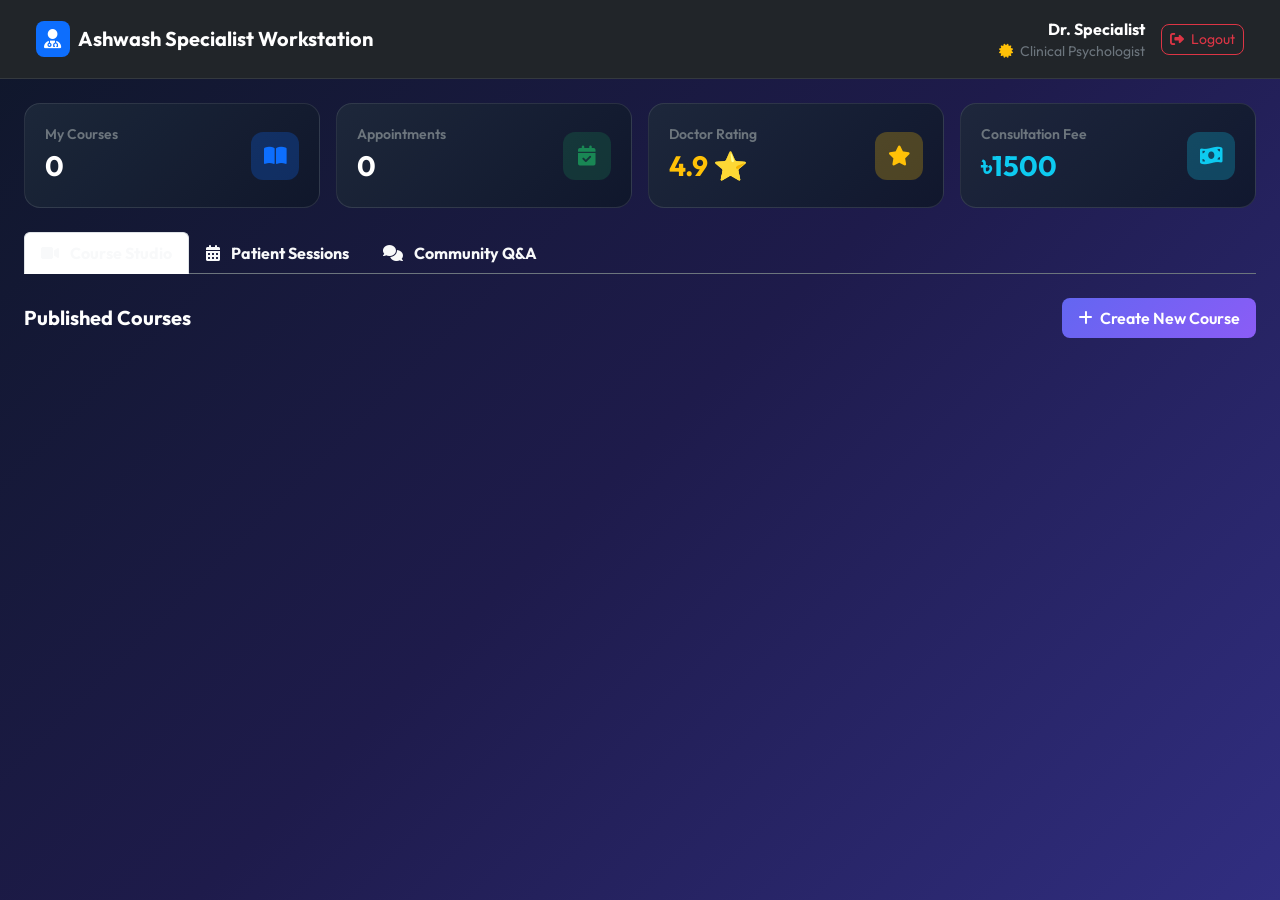
==== ashwash_specialist/index.html @ 11a4328f "Initial commit" ====
<!DOCTYPE html>
<html lang="en">
<head>
    <meta charset="UTF-8">
    <meta name="viewport" content="width=device-width, initial-scale=1.0">
    <title>Ashwash Specialist Workstation Web App</title>
    <link href="https://cdn.jsdelivr.net/npm/bootstrap@5.3.0/dist/css/bootstrap.min.css" rel="stylesheet">
    <link rel="stylesheet" href="https://cdnjs.cloudflare.com/ajax/libs/font-awesome/6.4.0/css/all.min.css">
    <link href="https://fonts.googleapis.com/css2?family=Outfit:wght@300;400;500;600;700&display=swap" rel="stylesheet">
    <link rel="stylesheet" href="style.css">
</head>
<body>
    <!-- Navbar -->
    <nav class="navbar navbar-expand-lg border-bottom border-secondary border-opacity-25 bg-dark px-4 py-3 sticky-top">
        <div class="container-fluid">
            <a class="navbar-brand d-flex align-items-center text-white fw-bold fs-5" href="#">
                <span class="bg-primary rounded-3 p-2 me-2 d-inline-flex"><i class="fa-solid fa-user-doctor text-white"></i></span>
                Ashwash Specialist Workstation
            </a>
            <div class="d-flex align-items-center gap-3">
                <div class="text-end d-none d-md-block">
                    <div class="fw-bold text-white fs-6" id="specialistName">Dr. Specialist</div>
                    <div class="text-secondary small"><i class="fa-solid fa-certificate me-1 text-warning"></i> Clinical Psychologist</div>
                </div>
                <button class="btn btn-outline-danger btn-sm rounded-3" onclick="logoutSpecialist()"><i class="fa-solid fa-right-from-bracket me-1"></i> Logout</button>
            </div>
        </div>
    </nav>

    <div class="container-fluid px-4 py-4">
        <!-- Top Stats Row -->
        <div class="row g-3 mb-4">
            <div class="col-md-3">
                <div class="stat-card d-flex align-items-center justify-content-between">
                    <div>
                        <div class="text-secondary small fw-semibold">My Courses</div>
                        <div class="fs-3 fw-bold text-white" id="statCourses">0</div>
                    </div>
                    <div class="stat-icon bg-primary bg-opacity-25 text-primary"><i class="fa-solid fa-book-open"></i></div>
                </div>
            </div>
            <div class="col-md-3">
                <div class="stat-card d-flex align-items-center justify-content-between">
                    <div>
                        <div class="text-secondary small fw-semibold">Appointments</div>
                        <div class="fs-3 fw-bold text-white" id="statAppointments">0</div>
                    </div>
                    <div class="stat-icon bg-success bg-opacity-25 text-success"><i class="fa-solid fa-calendar-check"></i></div>
                </div>
            </div>
            <div class="col-md-3">
                <div class="stat-card d-flex align-items-center justify-content-between">
                    <div>
                        <div class="text-secondary small fw-semibold">Doctor Rating</div>
                        <div class="fs-3 fw-bold text-warning">4.9 ⭐</div>
                    </div>
                    <div class="stat-icon bg-warning bg-opacity-25 text-warning"><i class="fa-solid fa-star"></i></div>
                </div>
            </div>
            <div class="col-md-3">
                <div class="stat-card d-flex align-items-center justify-content-between">
                    <div>
                        <div class="text-secondary small fw-semibold">Consultation Fee</div>
                        <div class="fs-3 fw-bold text-info">৳1500</div>
                    </div>
                    <div class="stat-icon bg-info bg-opacity-25 text-info"><i class="fa-solid fa-money-bill-wave"></i></div>
                </div>
            </div>
        </div>

        <!-- Main Navigation Tabs -->
        <ul class="nav nav-tabs mb-4 border-secondary" id="portalTabs">
            <li class="nav-item">
                <button class="nav-link text-light active fw-bold" data-bs-toggle="tab" data-bs-target="#courses-tab"><i class="fa-solid fa-video me-2"></i> Course Studio</button>
            </li>
            <li class="nav-item">
                <button class="nav-link text-light fw-bold" data-bs-toggle="tab" data-bs-target="#appointments-tab"><i class="fa-solid fa-calendar-days me-2"></i> Patient Sessions</button>
            </li>
            <li class="nav-item">
                <button class="nav-link text-light fw-bold" data-bs-toggle="tab" data-bs-target="#community-tab"><i class="fa-solid fa-comments me-2"></i> Community Q&A</button>
            </li>
        </ul>

        <div class="tab-content">
            <!-- TAB 1: COURSES -->
            <div class="tab-pane fade show active" id="courses-tab">
                <div class="d-flex justify-content-between align-items-center mb-3">
                    <h5 class="fw-bold text-white mb-0">Published Courses</h5>
                    <button class="btn btn-purple rounded-3 px-3 py-2 fw-semibold" data-bs-toggle="modal" data-bs-target="#createCourseModal"><i class="fa-solid fa-plus me-1"></i> Create New Course</button>
                </div>
                <div class="row g-3" id="coursesContainer"></div>
            </div>

            <!-- TAB 2: APPOINTMENTS -->
            <div class="tab-pane fade" id="appointments-tab">
                <div class="card-custom p-4">
                    <h5 class="fw-bold text-white mb-3">Patient Consultation Bookings</h5>
                    <div class="table-responsive">
                        <table class="table table-custom mb-0">
                            <thead>
                                <tr>
                                    <th>ID</th>
                                    <th>Patient</th>
                                    <th>Date & Time</th>
                                    <th>Status</th>
                                    <th>Action</th>
                                </tr>
                            </thead>
                            <tbody id="appointmentsTableBody"></tbody>
                        </table>
                    </div>
                </div>
            </div>

            <!-- TAB 3: COMMUNITY -->
            <div class="tab-pane fade" id="community-tab">
                <div class="card-custom p-4">
                    <h5 class="fw-bold text-white mb-3">Community Support Forum</h5>
                    <div id="postsContainer"></div>
                </div>
            </div>
        </div>
    </div>

    <!-- Create Course Modal -->
    <div class="modal fade" id="createCourseModal" tabindex="-1">
        <div class="modal-dialog modal-dialog-centered">
            <div class="modal-content bg-dark text-white border-secondary">
                <div class="modal-header border-secondary">
                    <h5 class="modal-title fw-bold">Publish New Specialist Course</h5>
                    <button type="button" class="btn-close btn-close-white" data-bs-dismiss="modal"></button>
                </div>
                <form id="createCourseForm">
                    <div class="modal-body">
                        <div class="mb-3">
                            <label class="form-label small text-secondary">Course Title (English)</label>
                            <input type="text" id="courseTitleEn" class="form-control text-white" required placeholder="e.g. Postpartum Stress Management">
                        </div>
                        <div class="mb-3">
                            <label class="form-label small text-secondary">Course Title (Bangla)</label>
                            <input type="text" id="courseTitleBn" class="form-control text-white" required placeholder="যেমন: পোস্টপার্টাম মানসিক যত্ন">
                        </div>
                        <div class="mb-3">
                            <label class="form-label small text-secondary">Price (BDT)</label>
                            <input type="number" id="coursePrice" class="form-control text-white" value="1500">
                        </div>
                        <div class="mb-3">
                            <label class="form-label small text-secondary">Cloudinary Video/Audio URL</label>
                            <input type="url" id="courseMediaUrl" class="form-control text-white" placeholder="https://res.cloudinary.com/.../video.mp4">
                        </div>
                    </div>
                    <div class="modal-footer border-secondary">
                        <button type="button" class="btn btn-secondary" data-bs-dismiss="modal">Cancel</button>
                        <button type="submit" class="btn btn-purple"><i class="fa-solid fa-cloud-arrow-up me-1"></i> Publish Course</button>
                    </div>
                </form>
            </div>
        </div>
    </div>

    <script src="https://cdn.jsdelivr.net/npm/bootstrap@5.3.0/dist/js/bootstrap.bundle.min.js"></script>
    <script src="app.js"></script>
</body>
</html>
---- ashwash_specialist/style.css ----
* { font-family: 'Outfit', sans-serif; }
body {
    background: linear-gradient(135deg, #0F172A 0%, #1E1B4B 50%, #312E81 100%);
    color: #F8FAFC;
    min-height: 100vh;
}
.login-card {
    background: rgba(30, 41, 59, 0.75);
    backdrop-filter: blur(16px);
    border: 1px solid rgba(255, 255, 255, 0.1);
    border-radius: 24px;
    padding: 40px;
    width: 100%;
    max-width: 440px;
    box-shadow: 0 25px 50px -12px rgba(0, 0, 0, 0.5);
}
.brand-badge {
    background: linear-gradient(135deg, #6366F1, #8B5CF6);
    width: 64px; height: 64px;
    border-radius: 18px;
    display: flex; align-items: center; justify-content: center;
    margin: 0 auto 20px; font-size: 28px;
    box-shadow: 0 10px 25px rgba(99, 102, 241, 0.4);
}
.form-control {
    background: rgba(15, 23, 42, 0.6) !important;
    border: 1px solid rgba(255, 255, 255, 0.15) !important;
    border-radius: 12px;
}
.form-control:focus {
    border-color: #8B5CF6 !important;
    box-shadow: 0 0 0 4px rgba(139, 92, 246, 0.2) !important;
}
.btn-purple {
    background: linear-gradient(135deg, #6366F1 0%, #8B5CF6 100%);
    border: none; border-radius: 12px; color: white;
}
.btn-purple:hover {
    background: linear-gradient(135deg, #4F46E5 0%, #7C3AED 100%);
    color: white; transform: translateY(-1px);
}
.card-custom {
    background: #1E293B;
    border: 1px solid rgba(255, 255, 255, 0.08);
    border-radius: 16px;
}
.stat-card {
    background: linear-gradient(135deg, rgba(30,41,59,0.9), rgba(15,23,42,0.9));
    border: 1px solid rgba(255,255,255,0.1);
    border-radius: 16px; padding: 20px;
}
.stat-icon {
    width: 48px; height: 48px; border-radius: 12px;
    display: flex; align-items: center; justify-content: center; font-size: 20px;
}
.table-custom { color: #F8FAFC; }
.table-custom th { background: #0F172A; color: #94A3B8; border-bottom: 1px solid rgba(255,255,255,0.1); }
.table-custom td { border-bottom: 1px solid rgba(255,255,255,0.05); vertical-align: middle; }
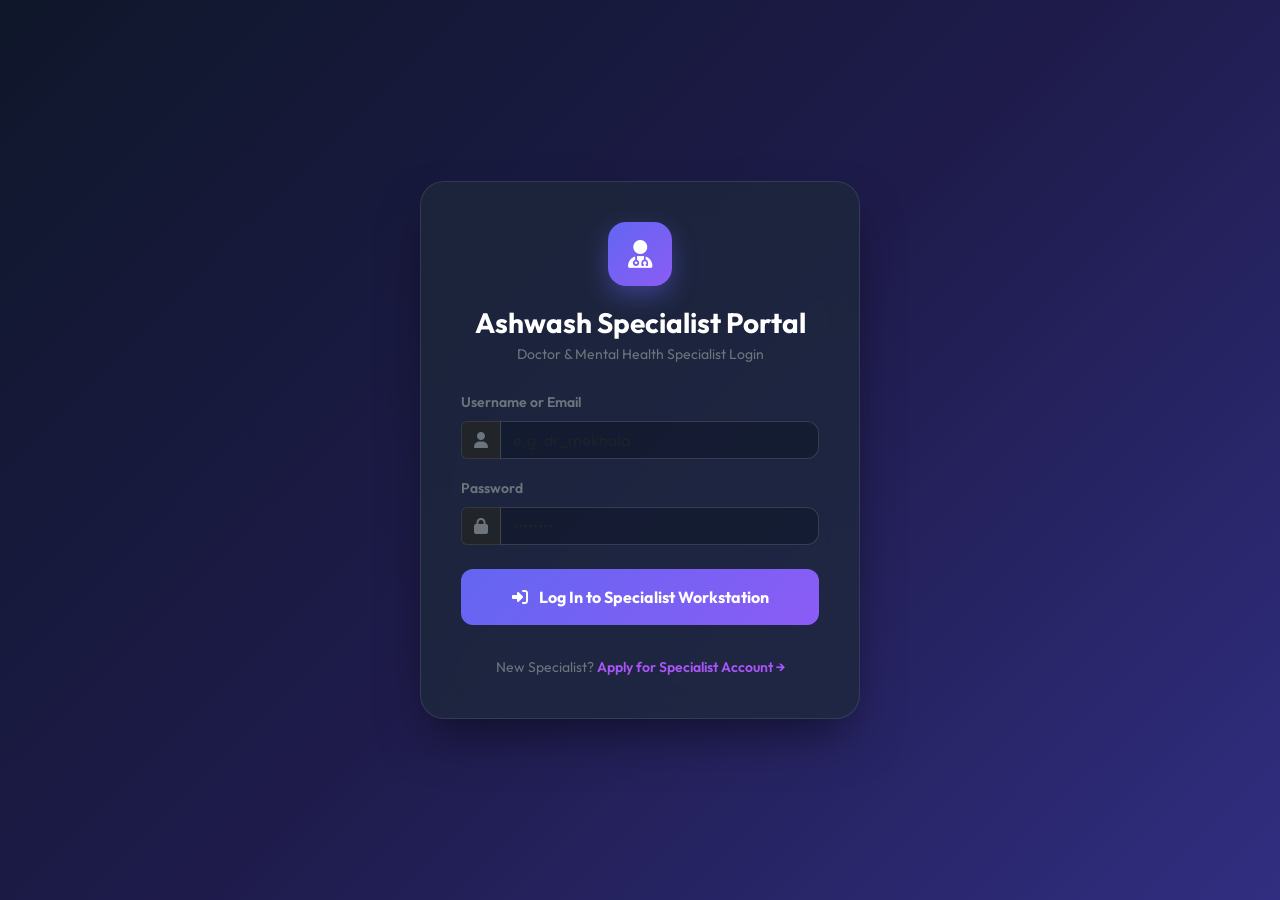
==== commit 01378d4b: "Add immediate head auth guard script to admin and specialist index.html" ====
--- a/ashwash_specialist/index.html
+++ b/ashwash_specialist/index.html
@@ -4,6 +4,11 @@
     <meta charset="UTF-8">
     <meta name="viewport" content="width=device-width, initial-scale=1.0">
     <title>Ashwash Specialist Workstation Web App</title>
+    <script>
+        if (!localStorage.getItem('access_token')) {
+            window.location.href = 'login.html';
+        }
+    </script>
     <link href="https://cdn.jsdelivr.net/npm/bootstrap@5.3.0/dist/css/bootstrap.min.css" rel="stylesheet">
     <link rel="stylesheet" href="https://cdnjs.cloudflare.com/ajax/libs/font-awesome/6.4.0/css/all.min.css">
     <link href="https://fonts.googleapis.com/css2?family=Outfit:wght@300;400;500;600;700&display=swap" rel="stylesheet">
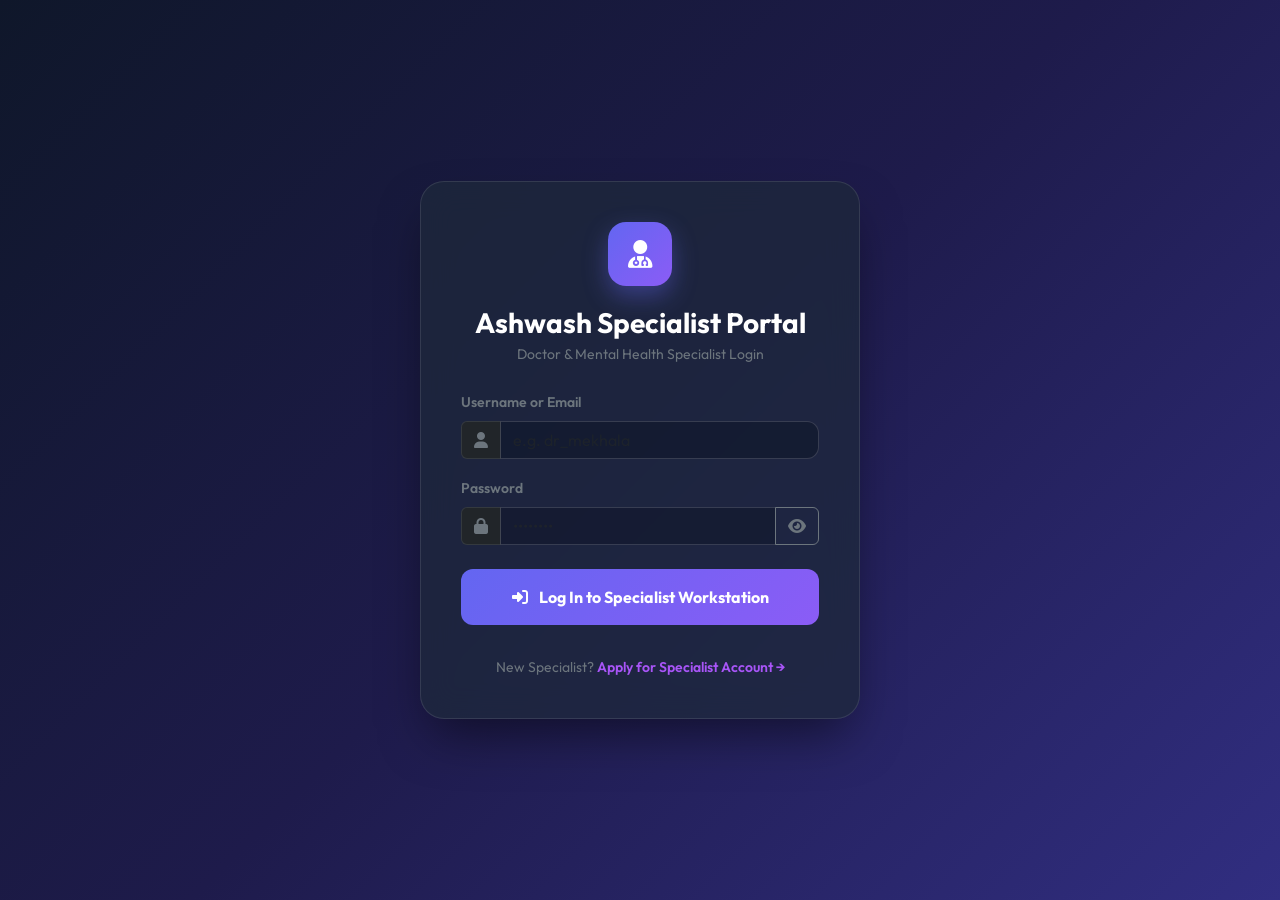
==== commit 9cf5e9c4: "Move specialist portal to dedicated root login index.html and workstation dashboard.html" ====
--- a/ashwash_specialist/index.html
+++ b/ashwash_specialist/index.html
@@ -3,167 +3,64 @@
 <head>
     <meta charset="UTF-8">
     <meta name="viewport" content="width=device-width, initial-scale=1.0">
-    <title>Ashwash Specialist Workstation Web App</title>
-    <script>
-        if (!localStorage.getItem('access_token')) {
-            window.location.href = 'login.html';
-        }
-    </script>
+    <title>Ashwash Specialist Portal - Login</title>
     <link href="https://cdn.jsdelivr.net/npm/bootstrap@5.3.0/dist/css/bootstrap.min.css" rel="stylesheet">
     <link rel="stylesheet" href="https://cdnjs.cloudflare.com/ajax/libs/font-awesome/6.4.0/css/all.min.css">
     <link href="https://fonts.googleapis.com/css2?family=Outfit:wght@300;400;500;600;700&display=swap" rel="stylesheet">
     <link rel="stylesheet" href="style.css">
 </head>
-<body>
-    <!-- Navbar -->
-    <nav class="navbar navbar-expand-lg border-bottom border-secondary border-opacity-25 bg-dark px-4 py-3 sticky-top">
-        <div class="container-fluid">
-            <a class="navbar-brand d-flex align-items-center text-white fw-bold fs-5" href="#">
-                <span class="bg-primary rounded-3 p-2 me-2 d-inline-flex"><i class="fa-solid fa-user-doctor text-white"></i></span>
-                Ashwash Specialist Workstation
-            </a>
-            <div class="d-flex align-items-center gap-3">
-                <div class="text-end d-none d-md-block">
-                    <div class="fw-bold text-white fs-6" id="specialistName">Dr. Specialist</div>
-                    <div class="text-secondary small"><i class="fa-solid fa-certificate me-1 text-warning"></i> Clinical Psychologist</div>
-                </div>
-                <button class="btn btn-outline-danger btn-sm rounded-3" onclick="logoutSpecialist()"><i class="fa-solid fa-right-from-bracket me-1"></i> Logout</button>
-            </div>
-        </div>
-    </nav>
-
-    <div class="container-fluid px-4 py-4">
-        <!-- Top Stats Row -->
-        <div class="row g-3 mb-4">
-            <div class="col-md-3">
-                <div class="stat-card d-flex align-items-center justify-content-between">
-                    <div>
-                        <div class="text-secondary small fw-semibold">My Courses</div>
-                        <div class="fs-3 fw-bold text-white" id="statCourses">0</div>
-                    </div>
-                    <div class="stat-icon bg-primary bg-opacity-25 text-primary"><i class="fa-solid fa-book-open"></i></div>
-                </div>
-            </div>
-            <div class="col-md-3">
-                <div class="stat-card d-flex align-items-center justify-content-between">
-                    <div>
-                        <div class="text-secondary small fw-semibold">Appointments</div>
-                        <div class="fs-3 fw-bold text-white" id="statAppointments">0</div>
-                    </div>
-                    <div class="stat-icon bg-success bg-opacity-25 text-success"><i class="fa-solid fa-calendar-check"></i></div>
-                </div>
-            </div>
-            <div class="col-md-3">
-                <div class="stat-card d-flex align-items-center justify-content-between">
-                    <div>
-                        <div class="text-secondary small fw-semibold">Doctor Rating</div>
-                        <div class="fs-3 fw-bold text-warning">4.9 ⭐</div>
-                    </div>
-                    <div class="stat-icon bg-warning bg-opacity-25 text-warning"><i class="fa-solid fa-star"></i></div>
-                </div>
-            </div>
-            <div class="col-md-3">
-                <div class="stat-card d-flex align-items-center justify-content-between">
-                    <div>
-                        <div class="text-secondary small fw-semibold">Consultation Fee</div>
-                        <div class="fs-3 fw-bold text-info">৳1500</div>
-                    </div>
-                    <div class="stat-icon bg-info bg-opacity-25 text-info"><i class="fa-solid fa-money-bill-wave"></i></div>
-                </div>
-            </div>
+<body class="d-flex align-items-center justify-content-center min-vh-100 py-4">
+    <div class="login-card">
+        <div class="text-center mb-4">
+            <div class="brand-badge"><i class="fa-solid fa-user-doctor text-white"></i></div>
+            <h3 class="fw-bold text-white mb-1">Ashwash Specialist Portal</h3>
+            <p class="text-secondary small">Doctor & Mental Health Specialist Login</p>
         </div>
 
-        <!-- Main Navigation Tabs -->
-        <ul class="nav nav-tabs mb-4 border-secondary" id="portalTabs">
-            <li class="nav-item">
-                <button class="nav-link text-light active fw-bold" data-bs-toggle="tab" data-bs-target="#courses-tab"><i class="fa-solid fa-video me-2"></i> Course Studio</button>
-            </li>
-            <li class="nav-item">
-                <button class="nav-link text-light fw-bold" data-bs-toggle="tab" data-bs-target="#appointments-tab"><i class="fa-solid fa-calendar-days me-2"></i> Patient Sessions</button>
-            </li>
-            <li class="nav-item">
-                <button class="nav-link text-light fw-bold" data-bs-toggle="tab" data-bs-target="#community-tab"><i class="fa-solid fa-comments me-2"></i> Community Q&A</button>
-            </li>
-        </ul>
+        <div id="alertBox" class="alert alert-danger d-none border-0 bg-danger bg-opacity-25 text-danger rounded-3 py-2 px-3 mb-3 small"></div>
 
-        <div class="tab-content">
-            <!-- TAB 1: COURSES -->
-            <div class="tab-pane fade show active" id="courses-tab">
-                <div class="d-flex justify-content-between align-items-center mb-3">
-                    <h5 class="fw-bold text-white mb-0">Published Courses</h5>
-                    <button class="btn btn-purple rounded-3 px-3 py-2 fw-semibold" data-bs-toggle="modal" data-bs-target="#createCourseModal"><i class="fa-solid fa-plus me-1"></i> Create New Course</button>
-                </div>
-                <div class="row g-3" id="coursesContainer"></div>
-            </div>
-
-            <!-- TAB 2: APPOINTMENTS -->
-            <div class="tab-pane fade" id="appointments-tab">
-                <div class="card-custom p-4">
-                    <h5 class="fw-bold text-white mb-3">Patient Consultation Bookings</h5>
-                    <div class="table-responsive">
-                        <table class="table table-custom mb-0">
-                            <thead>
-                                <tr>
-                                    <th>ID</th>
-                                    <th>Patient</th>
-                                    <th>Date & Time</th>
-                                    <th>Status</th>
-                                    <th>Action</th>
-                                </tr>
-                            </thead>
-                            <tbody id="appointmentsTableBody"></tbody>
-                        </table>
-                    </div>
+        <form id="specialistLoginForm">
+            <div class="mb-3">
+                <label class="form-label text-secondary small fw-semibold">Username or Email</label>
+                <div class="input-group">
+                    <span class="input-group-text bg-dark border-secondary border-opacity-25 text-secondary"><i class="fa-solid fa-user"></i></span>
+                    <input type="text" id="username" class="form-control text-white" placeholder="e.g. dr_mekhala" required>
                 </div>
             </div>
 
-            <!-- TAB 3: COMMUNITY -->
-            <div class="tab-pane fade" id="community-tab">
-                <div class="card-custom p-4">
-                    <h5 class="fw-bold text-white mb-3">Community Support Forum</h5>
-                    <div id="postsContainer"></div>
+            <div class="mb-4">
+                <label class="form-label text-secondary small fw-semibold">Password</label>
+                <div class="input-group">
+                    <span class="input-group-text bg-dark border-secondary border-opacity-25 text-secondary"><i class="fa-solid fa-lock"></i></span>
+                    <input type="password" id="password" class="form-control text-white" placeholder="••••••••" required>
+                    <button class="btn btn-outline-secondary border-opacity-25" type="button" onclick="toggleSpecialistLoginPassword()">
+                        <i class="fa-solid fa-eye text-secondary" id="specEyeIcon"></i>
+                    </button>
                 </div>
             </div>
+
+            <button type="submit" class="btn btn-purple w-100 mb-3 py-3 fw-bold"><i class="fa-solid fa-right-to-bracket me-2"></i> Log In to Specialist Workstation</button>
+        </form>
+
+        <div class="text-center mt-3">
+            <p class="text-secondary small mb-0">New Specialist? <a href="register.html" class="text-decoration-none fw-semibold" style="color: #A855F7;">Apply for Specialist Account &rarr;</a></p>
         </div>
     </div>
-
-    <!-- Create Course Modal -->
-    <div class="modal fade" id="createCourseModal" tabindex="-1">
-        <div class="modal-dialog modal-dialog-centered">
-            <div class="modal-content bg-dark text-white border-secondary">
-                <div class="modal-header border-secondary">
-                    <h5 class="modal-title fw-bold">Publish New Specialist Course</h5>
-                    <button type="button" class="btn-close btn-close-white" data-bs-dismiss="modal"></button>
-                </div>
-                <form id="createCourseForm">
-                    <div class="modal-body">
-                        <div class="mb-3">
-                            <label class="form-label small text-secondary">Course Title (English)</label>
-                            <input type="text" id="courseTitleEn" class="form-control text-white" required placeholder="e.g. Postpartum Stress Management">
-                        </div>
-                        <div class="mb-3">
-                            <label class="form-label small text-secondary">Course Title (Bangla)</label>
-                            <input type="text" id="courseTitleBn" class="form-control text-white" required placeholder="যেমন: পোস্টপার্টাম মানসিক যত্ন">
-                        </div>
-                        <div class="mb-3">
-                            <label class="form-label small text-secondary">Price (BDT)</label>
-                            <input type="number" id="coursePrice" class="form-control text-white" value="1500">
-                        </div>
-                        <div class="mb-3">
-                            <label class="form-label small text-secondary">Cloudinary Video/Audio URL</label>
-                            <input type="url" id="courseMediaUrl" class="form-control text-white" placeholder="https://res.cloudinary.com/.../video.mp4">
-                        </div>
-                    </div>
-                    <div class="modal-footer border-secondary">
-                        <button type="button" class="btn btn-secondary" data-bs-dismiss="modal">Cancel</button>
-                        <button type="submit" class="btn btn-purple"><i class="fa-solid fa-cloud-arrow-up me-1"></i> Publish Course</button>
-                    </div>
-                </form>
-            </div>
-        </div>
-    </div>
-
-    <script src="https://cdn.jsdelivr.net/npm/bootstrap@5.3.0/dist/js/bootstrap.bundle.min.js"></script>
     <script src="app.js"></script>
+    <script>
+        function toggleSpecialistLoginPassword() {
+            const input = document.getElementById('password');
+            const icon = document.getElementById('specEyeIcon');
+            if (input.type === 'password') {
+                input.type = 'text';
+                icon.classList.remove('fa-eye');
+                icon.classList.add('fa-eye-slash');
+            } else {
+                input.type = 'password';
+                icon.classList.remove('fa-eye-slash');
+                icon.classList.add('fa-eye');
+            }
+        }
+    </script>
 </body>
 </html>
